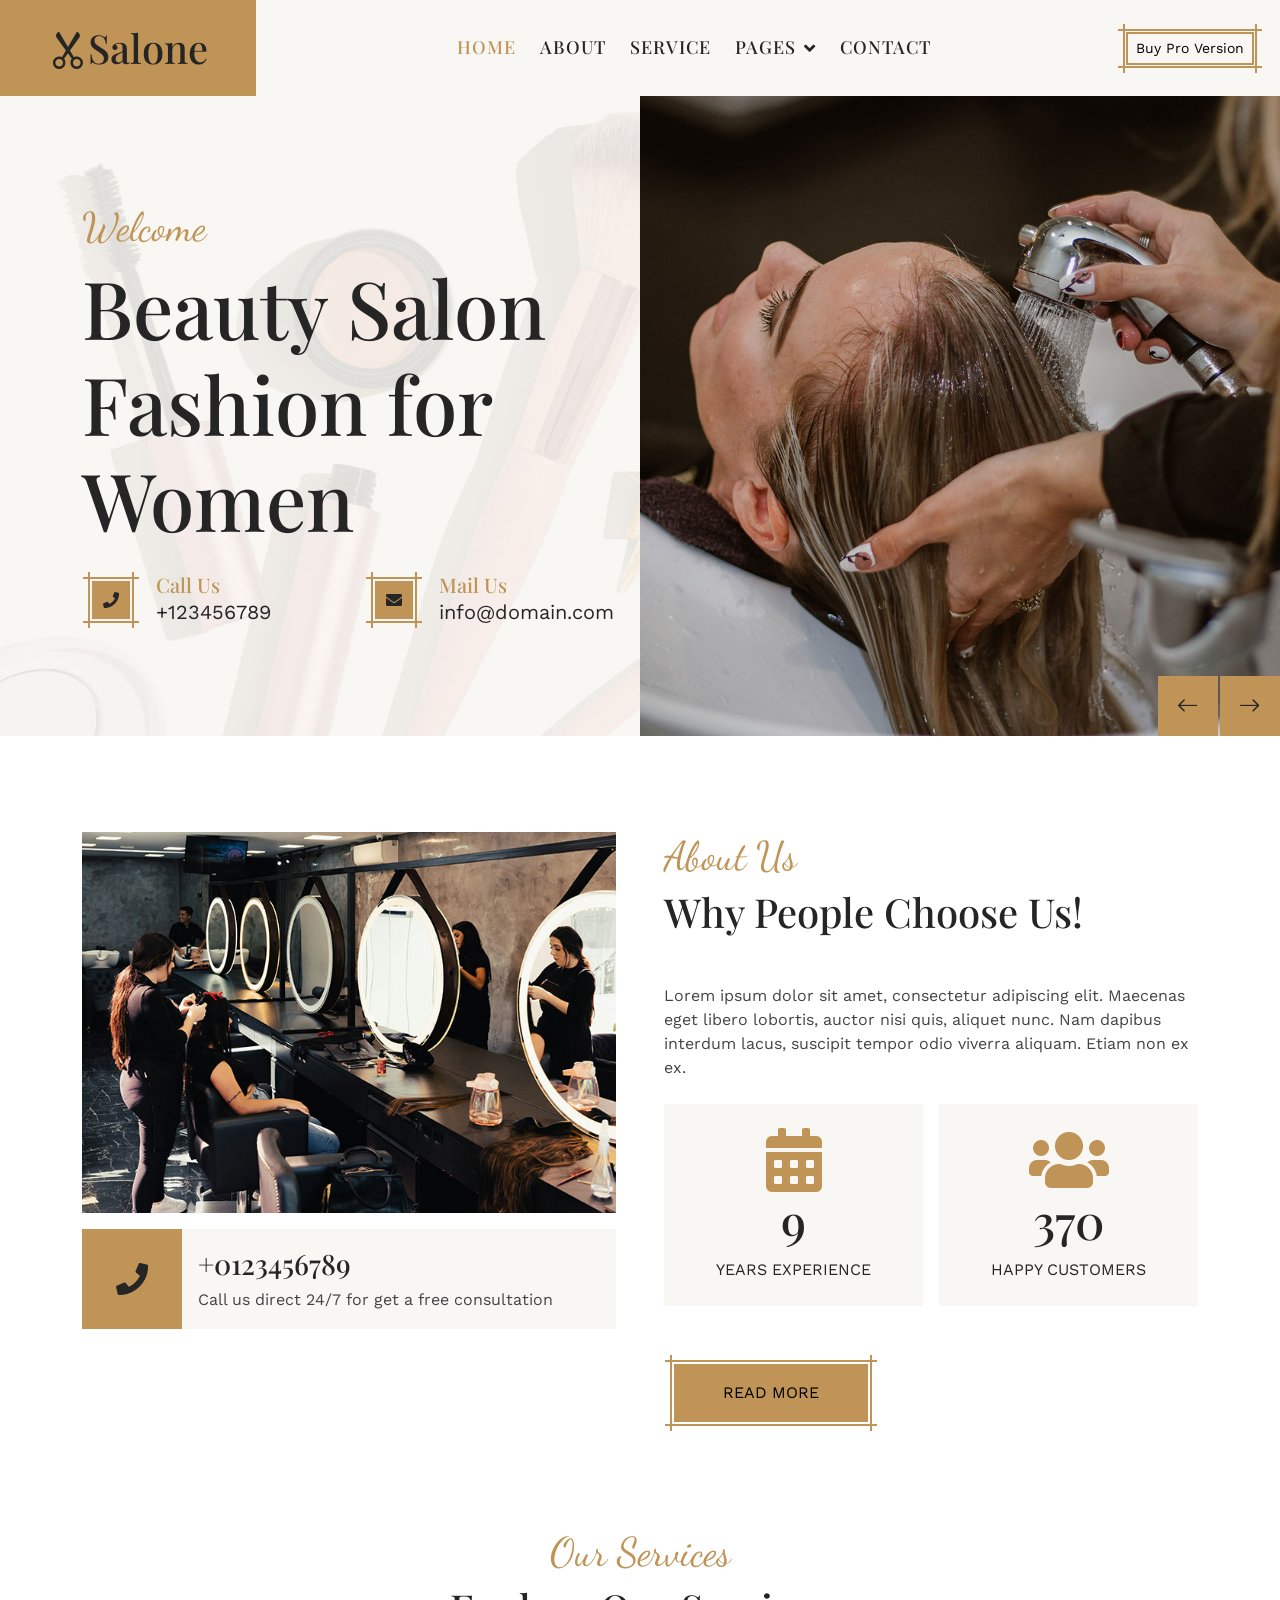
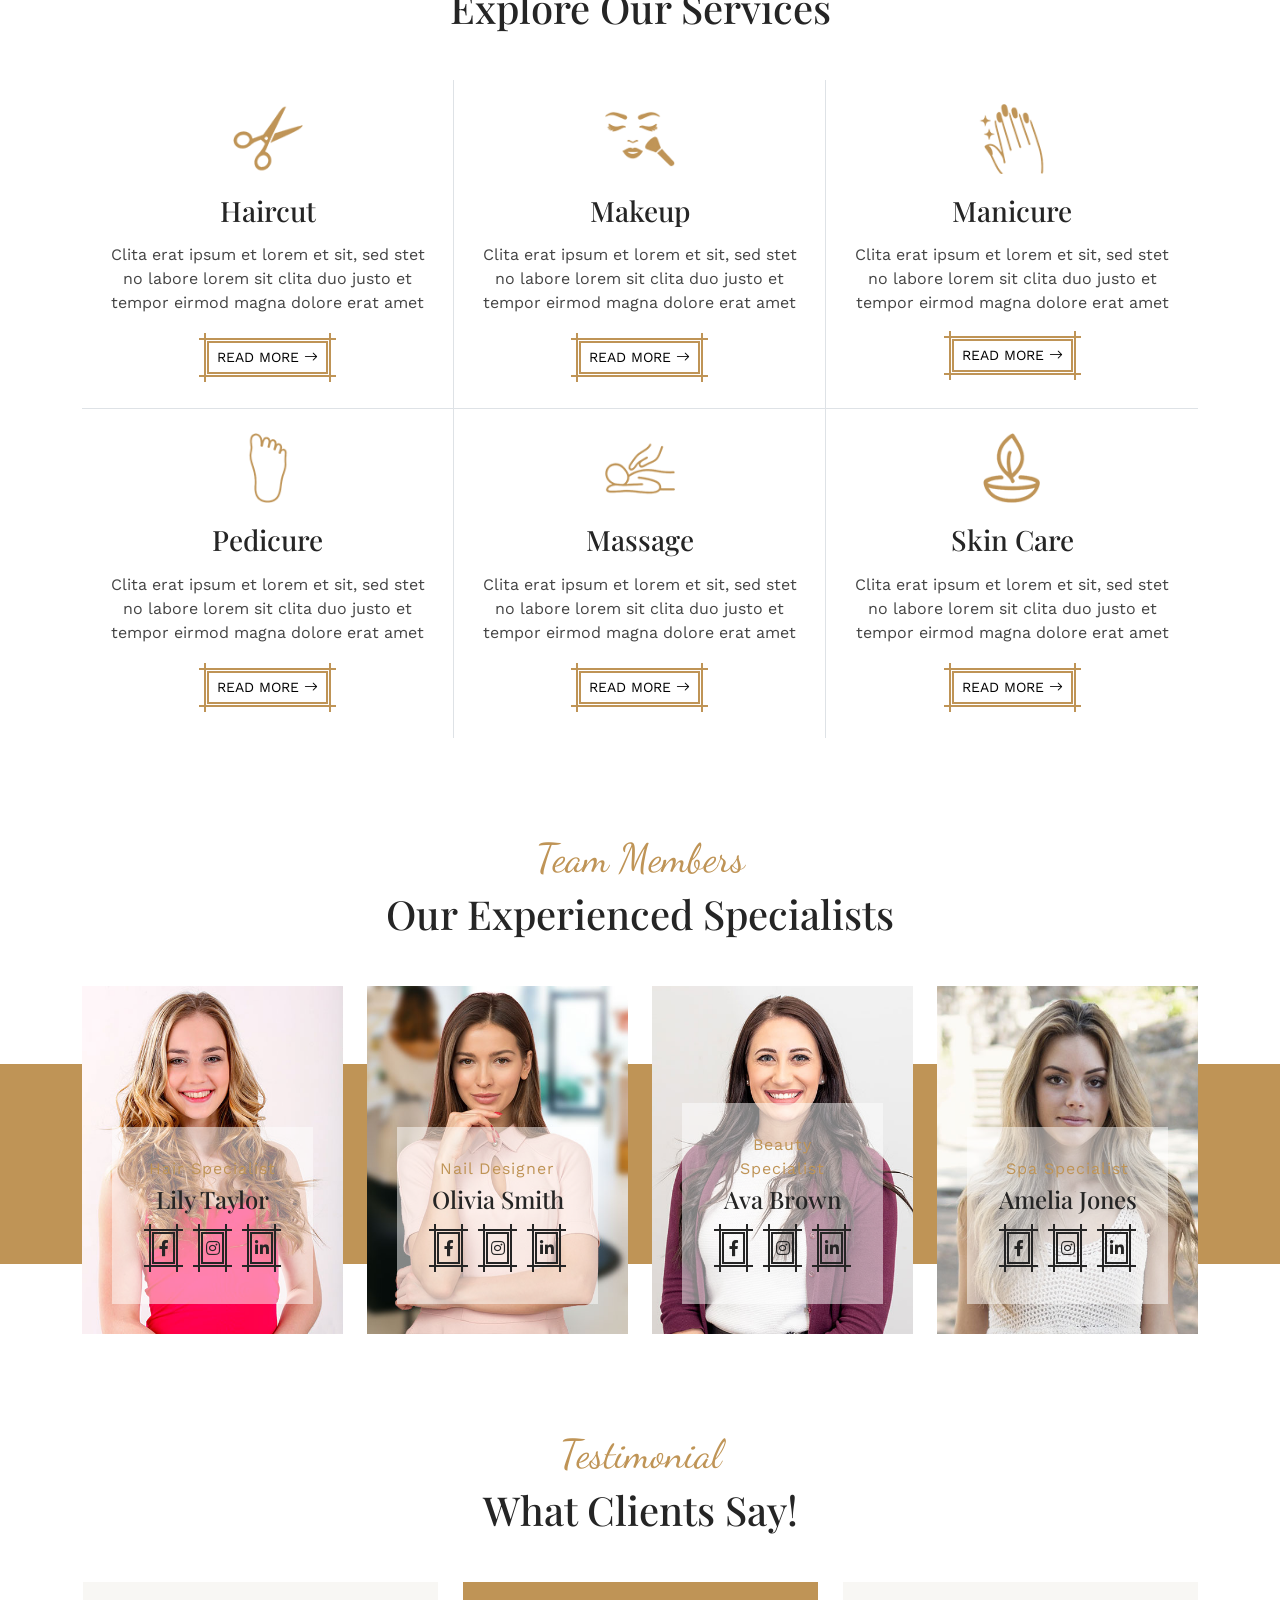
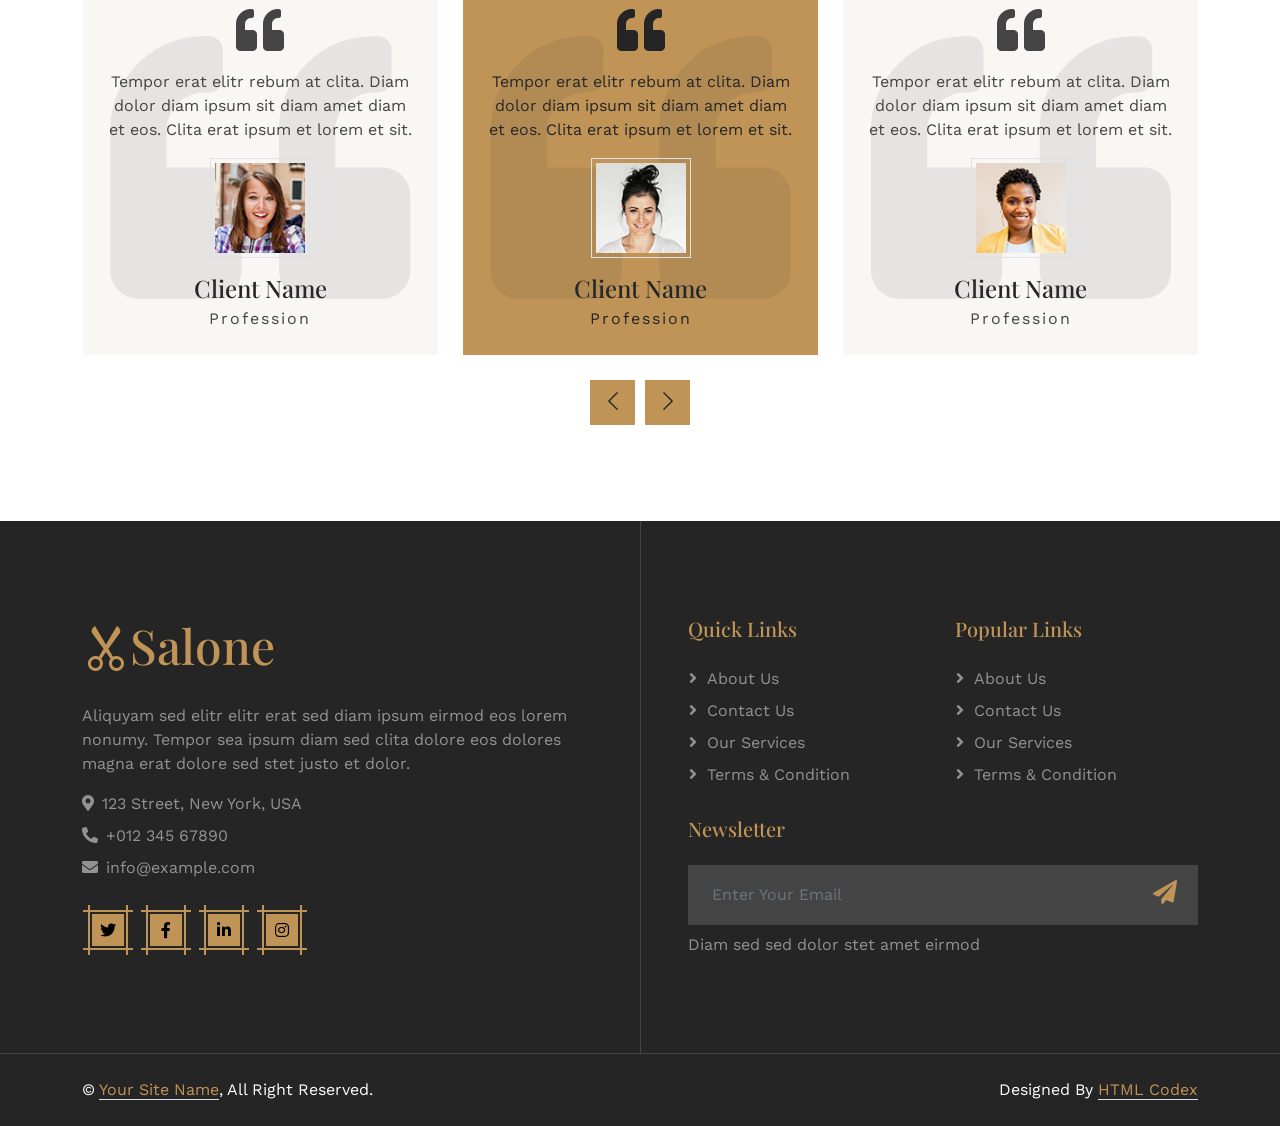
==== index.html @ 9417c116 "initial commit" ====
<!DOCTYPE html>
<html lang="en">

<head>
    <meta charset="utf-8">
    <title>Salone - Beauty Salon Website Template</title>
    <meta content="width=device-width, initial-scale=1.0" name="viewport">
    <meta content="" name="keywords">
    <meta content="" name="description">

    <!-- Favicon -->
    <link href="img/favicon.ico" rel="icon">

    <!-- Google Web Fonts -->
    <link rel="preconnect" href="https://fonts.googleapis.com">
    <link rel="preconnect" href="https://fonts.gstatic.com" crossorigin>
    <link
        href="https://fonts.googleapis.com/css2?family=Dancing+Script&family=Playfair+Display:wght@500&family=Work+Sans&display=swap"
        rel="stylesheet">

    <!-- Icon Font Stylesheet -->
    <link href="https://cdnjs.cloudflare.com/ajax/libs/font-awesome/5.10.0/css/all.min.css" rel="stylesheet">
    <link href="https://cdn.jsdelivr.net/npm/bootstrap-icons@1.4.1/font/bootstrap-icons.css" rel="stylesheet">

    <!-- Libraries Stylesheet -->
    <link href="lib/animate/animate.min.css" rel="stylesheet">
    <link href="lib/owlcarousel/assets/owl.carousel.min.css" rel="stylesheet">

    <!-- Customized Bootstrap Stylesheet -->
    <link href="css/bootstrap.min.css" rel="stylesheet">

    <!-- Template Stylesheet -->
    <link href="css/style.css" rel="stylesheet">
</head>

<body>
    <!-- Spinner Start -->
    <div id="spinner"
        class="show bg-white position-fixed translate-middle w-100 vh-100 top-50 start-50 d-flex align-items-center justify-content-center">
        <div class="spinner-grow text-primary" style="width: 3rem; height: 3rem;" role="status">
            <span class="sr-only">Loading...</span>
        </div>
    </div>
    <!-- Spinner End -->


    <!-- Navbar Start -->
    <div class="container-fluid bg-light sticky-top p-0">
        <nav class="navbar navbar-expand-lg navbar-light p-0">
            <a href="index.html" class="navbar-brand bg-primary py-4 px-5 me-0">
                <h1 class="mb-0"><i class="bi bi-scissors"></i>Salone</h1>
            </a>
            <button type="button" class="navbar-toggler me-4" data-bs-toggle="collapse"
                data-bs-target="#navbarCollapse">
                <span class="navbar-toggler-icon"></span>
            </button>
            <div class="collapse navbar-collapse p-3" id="navbarCollapse">
                <div class="navbar-nav mx-auto">
                    <a href="index.html" class="nav-item nav-link active">Home</a>
                    <a href="about.html" class="nav-item nav-link">About</a>
                    <a href="service.html" class="nav-item nav-link">Service</a>
                    <div class="nav-item dropdown">
                        <a href="#" class="nav-link dropdown-toggle" data-bs-toggle="dropdown">Pages</a>
                        <div class="dropdown-menu bg-light mt-2">
                            <a href="team.html" class="dropdown-item">Our Team</a>
                            <a href="testimonial.html" class="dropdown-item">Testimonial</a>
                            <a href="404.html" class="dropdown-item">404 Page</a>
                        </div>
                    </div>
                    <a href="contact.html" class="nav-item nav-link">Contact</a>
                </div>
                <a class="btn btn-sm btn-primary" href="https://htmlcodex.com/downloading/?item=3597">Buy Pro Version</a>
            </div>
        </nav>
    </div>
    <!-- Navbar End -->


    <!-- Hero Start -->
    <div class="container-fluid p-0 hero-header bg-light mb-5">
        <div class="container p-0">
            <div class="row g-0 align-items-center">
                <div class="col-lg-6 hero-header-text py-5">
                    <div class="py-5 px-3 ps-lg-0">
                        <h1 class="font-dancing-script text-primary animated slideInLeft">Welcome</h1>
                        <h1 class="display-1 mb-4 animated slideInLeft">Beauty Salon Fashion for Women</h1>
                        <div class="row g-4 animated slideInLeft">
                            <div class="col-md-6">
                                <div class="d-flex align-items-center">
                                    <div class="btn-square btn btn-primary flex-shrink-0">
                                        <i class="fa fa-phone text-dark"></i>
                                    </div>
                                    <div class="px-3">
                                        <h5 class="text-primary mb-0">Call Us</h5>
                                        <p class="fs-5 text-dark mb-0">+123456789</p>
                                    </div>
                                </div>
                            </div>
                            <div class="col-md-6">
                                <div class="d-flex align-items-center">
                                    <div class="btn-square btn btn-primary flex-shrink-0">
                                        <i class="fa fa-envelope text-dark"></i>
                                    </div>
                                    <div class="px-3">
                                        <h5 class="text-primary mb-0">Mail Us</h5>
                                        <p class="fs-5 text-dark mb-0">info@domain.com</p>
                                    </div>
                                </div>
                            </div>
                        </div>
                    </div>
                </div>
                <div class="col-lg-6">
                    <div class="owl-carousel header-carousel animated fadeIn">
                        <img class="img-fluid" src="img/hero-slider-1.jpg" alt="">
                        <img class="img-fluid" src="img/hero-slider-2.jpg" alt="">
                        <img class="img-fluid" src="img/hero-slider-3.jpg" alt="">
                    </div>
                </div>
            </div>
        </div>
    </div>
    <!-- Hero End -->


    <!-- About Start -->
    <div class="container-fluid py-5">
        <div class="container">
            <div class="row g-5">
                <div class="col-lg-6 wow fadeIn" data-wow-delay="0.2s">
                    <img class="img-fluid mb-3" src="img/about.jpg" alt="">
                    <div class="d-flex align-items-center bg-light">
                        <div class="btn-square flex-shrink-0 bg-primary" style="width: 100px; height: 100px;">
                            <i class="fa fa-phone fa-2x text-dark"></i>
                        </div>
                        <div class="px-3">
                            <h3>+0123456789</h3>
                            <span>Call us direct 24/7 for get a free consultation</span>
                        </div>
                    </div>
                </div>
                <div class="col-lg-6 wow fadeIn" data-wow-delay="0.5s">
                    <h1 class="font-dancing-script text-primary">About Us</h1>
                    <h1 class="mb-5">Why People Choose Us!</h1>
                    <p class="mb-4">Lorem ipsum dolor sit amet, consectetur adipiscing elit. Maecenas eget libero
                        lobortis, auctor nisi quis, aliquet nunc. Nam dapibus interdum lacus, suscipit tempor odio
                        viverra aliquam. Etiam non ex ex.</p>
                    <div class="row g-3 mb-5">
                        <div class="col-sm-6">
                            <div class="bg-light text-center p-4">
                                <i class="fas fa-calendar-alt fa-4x text-primary"></i>
                                <h1 class="display-5" data-toggle="counter-up">25</h1>
                                <p class="text-dark text-uppercase mb-0">Years experience</p>
                            </div>
                        </div>
                        <div class="col-sm-6">
                            <div class="bg-light text-center p-4">
                                <i class="fas fa-users fa-4x text-primary"></i>
                                <h1 class="display-5" data-toggle="counter-up">999</h1>
                                <p class="text-dark text-uppercase mb-0">Happy Customers</p>
                            </div>
                        </div>
                    </div>
                    <a class="btn btn-primary text-uppercase px-5 py-3" href="">Read More</a>
                </div>
            </div>
        </div>
    </div>
    <!-- About End -->


    <!-- Service Start -->
    <div class="container-fluid service py-5">
        <div class="container">
            <div class="text-center wow fadeIn" data-wow-delay="0.1s">
                <h1 class="font-dancing-script text-primary">Our Services</h1>
                <h1 class="mb-5">Explore Our Services</h1>
            </div>
            <div class="row g-4 g-md-0 text-center">
                <div class="col-md-6 col-lg-4">
                    <div class="service-item h-100 p-4 border-bottom border-end wow fadeIn" data-wow-delay="0.1s">
                        <img class="img-fluid" src="img/haircut.png" alt="">
                        <h3 class="mb-3">Haircut</h3>
                        <p class="mb-3">Clita erat ipsum et lorem et sit, sed stet no labore lorem sit clita duo justo
                            et tempor eirmod magna dolore erat amet</p>
                        <a class="btn btn-sm btn-primary text-uppercase" href="">Read More <i
                                class="bi bi-arrow-right"></i></a>
                    </div>
                </div>
                <div class="col-md-6 col-lg-4">
                    <div class="service-item h-100 p-4 border-bottom border-lg-end wow fadeIn" data-wow-delay="0.3s">
                        <img class="img-fluid" src="img/makeup.png" alt="">
                        <h3 class="mb-3">Makeup</h3>
                        <p class="mb-3">Clita erat ipsum et lorem et sit, sed stet no labore lorem sit clita duo justo
                            et tempor eirmod magna dolore erat amet</p>
                        <a class="btn btn-sm btn-primary text-uppercase" href="">Read More <i
                                class="bi bi-arrow-right"></i></a>
                    </div>
                </div>
                <div class="col-md-6 col-lg-4">
                    <div class="service-item h-100 p-4 border-bottom border-end border-lg-end-0 wow fadeIn"
                        data-wow-delay="0.5s">
                        <img class="img-fluid" src="img/manicure.png" alt="">
                        <h3 class="mb-3">Manicure</h3>
                        <p class="mb-3">Clita erat ipsum et lorem et sit, sed stet no labore lorem sit clita duo justo
                            et tempor eirmod magna dolore erat amet</p>
                        <a class="btn btn-sm btn-primary text-uppercase my-2" href="">Read More <i
                                class="bi bi-arrow-right"></i></a>
                    </div>
                </div>
                <div class="col-md-6 col-lg-4">
                    <div class="service-item h-100 p-4 border-bottom border-lg-bottom-0 border-lg-end wow fadeIn"
                        data-wow-delay="0.1s">
                        <img class="img-fluid" src="img/pedicure.png" alt="">
                        <h3 class="mb-3">Pedicure</h3>
                        <p class="mb-3">Clita erat ipsum et lorem et sit, sed stet no labore lorem sit clita duo justo
                            et tempor eirmod magna dolore erat amet</p>
                        <a class="btn btn-sm btn-primary text-uppercase" href="">Read More <i
                                class="bi bi-arrow-right"></i></a>
                    </div>
                </div>
                <div class="col-md-6 col-lg-4">
                    <div class="service-item h-100 p-4 border-end wow fadeIn" data-wow-delay="0.3s">
                        <img class="img-fluid" src="img/massage.png" alt="">
                        <h3 class="mb-3">Massage</h3>
                        <p class="mb-3">Clita erat ipsum et lorem et sit, sed stet no labore lorem sit clita duo justo
                            et tempor eirmod magna dolore erat amet</p>
                        <a class="btn btn-sm btn-primary text-uppercase" href="">Read More <i
                                class="bi bi-arrow-right"></i></a>
                    </div>
                </div>
                <div class="col-md-6 col-lg-4">
                    <div class="service-item h-100 p-4 wow fadeIn" data-wow-delay="0.5s">
                        <img class="img-fluid" src="img/skin-care.png" alt="">
                        <h3 class="mb-3">Skin Care</h3>
                        <p class="mb-3">Clita erat ipsum et lorem et sit, sed stet no labore lorem sit clita duo justo
                            et tempor eirmod magna dolore erat amet</p>
                        <a class="btn btn-sm btn-primary text-uppercase" href="">Read More <i
                                class="bi bi-arrow-right"></i></a>
                    </div>
                </div>
            </div>
        </div>
    </div>
    <!-- Service End -->


    <!-- Team Start -->
    <div class="container-fluid overflow-hidden py-5">
        <div class="container">
            <div class="text-center wow fadeIn" data-wow-delay="0.2s">
                <h1 class="font-dancing-script text-primary">Team Members</h1>
                <h1 class="mb-5">Our Experienced Specialists</h1>
            </div>
            <div class="row g-4 team">
                <div class="col-md-6 col-lg-3 wow fadeIn" data-wow-delay="0.1s">
                    <div class="team-item position-relative overflow-hidden">
                        <img class="img-fluid w-100" src="img/team-1.jpg" alt="">
                        <div class="team-overlay">
                            <p class="text-primary mb-1">Hair Specialist</p>
                            <h4>Lily Taylor</h4>
                            <div class="d-flex justify-content-center">
                                <a class="btn btn-dark btn-sm-square border-2 me-3" href="">
                                    <i class="fab fa-facebook-f"></i>
                                </a>
                                <a class="btn btn-dark btn-sm-square border-2 me-3" href="">
                                    <i class="fab fa-instagram"></i>
                                </a>
                                <a class="btn btn-dark btn-sm-square border-2" href="">
                                    <i class="fab fa-linkedin-in"></i>
                                </a>
                            </div>
                        </div>
                    </div>
                </div>
                <div class="col-md-6 col-lg-3 wow fadeIn" data-wow-delay="0.3s">
                    <div class="team-item position-relative overflow-hidden">
                        <img class="img-fluid w-100" src="img/team-2.jpg" alt="">
                        <div class="team-overlay">
                            <p class="text-primary mb-1">Nail Designer</p>
                            <h4>Olivia Smith</h4>
                            <div class="d-flex justify-content-center">
                                <a class="btn btn-dark btn-sm-square border-2 me-3" href="">
                                    <i class="fab fa-facebook-f"></i>
                                </a>
                                <a class="btn btn-dark btn-sm-square border-2 me-3" href="">
                                    <i class="fab fa-instagram"></i>
                                </a>
                                <a class="btn btn-dark btn-sm-square border-2" href="">
                                    <i class="fab fa-linkedin-in"></i>
                                </a>
                            </div>
                        </div>
                    </div>
                </div>
                <div class="col-md-6 col-lg-3 wow fadeIn" data-wow-delay="0.5s">
                    <div class="team-item position-relative overflow-hidden">
                        <img class="img-fluid w-100" src="img/team-3.jpg" alt="">
                        <div class="team-overlay">
                            <p class="text-primary mb-1">Beauty Specialist</p>
                            <h4>Ava Brown</h4>
                            <div class="d-flex justify-content-center">
                                <a class="btn btn-dark btn-sm-square border-2 me-3" href="">
                                    <i class="fab fa-facebook-f"></i>
                                </a>
                                <a class="btn btn-dark btn-sm-square border-2 me-3" href="">
                                    <i class="fab fa-instagram"></i>
                                </a>
                                <a class="btn btn-dark btn-sm-square border-2" href="">
                                    <i class="fab fa-linkedin-in"></i>
                                </a>
                            </div>
                        </div>
                    </div>
                </div>
                <div class="col-md-6 col-lg-3 wow fadeIn" data-wow-delay="0.7s">
                    <div class="team-item position-relative overflow-hidden">
                        <img class="img-fluid w-100" src="img/team-4.jpg" alt="">
                        <div class="team-overlay">
                            <p class="text-primary mb-1">Spa Specialist</p>
                            <h4>Amelia Jones</h4>
                            <div class="d-flex justify-content-center">
                                <a class="btn btn-dark btn-sm-square border-2 me-3" href="">
                                    <i class="fab fa-facebook-f"></i>
                                </a>
                                <a class="btn btn-dark btn-sm-square border-2 me-3" href="">
                                    <i class="fab fa-instagram"></i>
                                </a>
                                <a class="btn btn-dark btn-sm-square border-2" href="">
                                    <i class="fab fa-linkedin-in"></i>
                                </a>
                            </div>
                        </div>
                    </div>
                </div>
            </div>
        </div>
    </div>
    <!-- Team End -->


    <!-- Testimonial Start -->
    <div class="container-fluid py-5">
        <div class="container">
            <div class="text-center wow fadeIn" data-wow-delay="0.2s">
                <h1 class="font-dancing-script text-primary">Testimonial</h1>
                <h1 class="mb-5">What Clients Say!</h1>
            </div>
            <div class="owl-carousel testimonial-carousel wow fadeIn" data-wow-delay="0.3s">
                <div class="text-center bg-light p-4">
                    <i class="fa fa-quote-left fa-3x mb-3"></i>
                    <p>Tempor erat elitr rebum at clita. Diam dolor diam ipsum sit diam amet diam et eos. Clita erat ipsum et lorem et sit.</p>
                    <img class="img-fluid mx-auto border p-1 mb-3" src="img/testimonial-1.jpg" alt="">
                    <h4 class="mb-1">Client Name</h4>
                    <span>Profession</span>
                </div>
                <div class="text-center bg-light p-4">
                    <i class="fa fa-quote-left fa-3x mb-3"></i>
                    <p>Tempor erat elitr rebum at clita. Diam dolor diam ipsum sit diam amet diam et eos. Clita erat ipsum et lorem et sit.</p>
                    <img class="img-fluid mx-auto border p-1 mb-3" src="img/testimonial-2.jpg" alt="">
                    <h4 class="mb-1">Client Name</h4>
                    <span>Profession</span>
                </div>
                <div class="text-center bg-light p-4">
                    <i class="fa fa-quote-left fa-3x mb-3"></i>
                    <p>Tempor erat elitr rebum at clita. Diam dolor diam ipsum sit diam amet diam et eos. Clita erat ipsum et lorem et sit.</p>
                    <img class="img-fluid mx-auto border p-1 mb-3" src="img/testimonial-3.jpg" alt="">
                    <h4 class="mb-1">Client Name</h4>
                    <span>Profession</span>
                </div>
                <div class="text-center bg-light p-4">
                    <i class="fa fa-quote-left fa-3x mb-3"></i>
                    <p>Tempor erat elitr rebum at clita. Diam dolor diam ipsum sit diam amet diam et eos. Clita erat ipsum et lorem et sit.</p>
                    <img class="img-fluid mx-auto border p-1 mb-3" src="img/testimonial-4.jpg" alt="">
                    <h4 class="mb-1">Client Name</h4>
                    <span>Profession</span>
                </div>
            </div>
        </div>
    </div>
    <!-- Testimonial End -->


    <!-- Footer Start -->
    <div class="container-fluid footer position-relative bg-dark text-white-50 py-5 mt-5 wow fadeIn" data-wow-delay="0.2s">
        <div class="container py-5">
            <div class="row g-5">
                <div class="col-lg-6 pe-lg-5">
                    <a href="index.html" class="navbar-brand">
                        <h1 class="display-5 text-primary mb-0"><i class="bi bi-scissors"></i>Salone</h1>
                    </a>
                    <p>Aliquyam sed elitr elitr erat sed diam ipsum eirmod eos lorem nonumy. Tempor sea ipsum diam  sed clita dolore eos dolores magna erat dolore sed stet justo et dolor.</p>
                    <p class="mb-2"><i class="fa fa-map-marker-alt me-2"></i>123 Street, New York, USA</p>
                    <p class="mb-2"><i class="fa fa-phone-alt me-2"></i>+012 345 67890</p>
                    <p><i class="fa fa-envelope me-2"></i>info@example.com</p>
                    <div class="d-flex justify-content-start mt-4">
                        <a class="btn btn-sm-square btn-primary me-3" href="#"><i class="fab fa-twitter"></i></a>
                        <a class="btn btn-sm-square btn-primary me-3" href="#"><i class="fab fa-facebook-f"></i></a>
                        <a class="btn btn-sm-square btn-primary me-3" href="#"><i class="fab fa-linkedin-in"></i></a>
                        <a class="btn btn-sm-square btn-primary me-3" href="#"><i class="fab fa-instagram"></i></a>
                    </div>
                </div>
                <div class="col-lg-6 ps-lg-5">
                    <div class="row g-4">
                        <div class="col-sm-6">
                            <h5 class="text-primary mb-4">Quick Links</h5>
                            <a class="btn btn-link" href="">About Us</a>
                            <a class="btn btn-link" href="">Contact Us</a>
                            <a class="btn btn-link" href="">Our Services</a>
                            <a class="btn btn-link" href="">Terms & Condition</a>
                        </div>
                        <div class="col-sm-6">
                            <h5 class="text-primary mb-4">Popular Links</h5>
                            <a class="btn btn-link" href="">About Us</a>
                            <a class="btn btn-link" href="">Contact Us</a>
                            <a class="btn btn-link" href="">Our Services</a>
                            <a class="btn btn-link" href="">Terms & Condition</a>
                        </div>
                        <div class="col-sm-12">
                            <h5 class="text-primary mb-4">Newsletter</h5>
                            <div class="position-relative w-100 mb-2">
                                <input class="form-control bg-secondary border-0 w-100 ps-4 pe-5" type="text"
                                    placeholder="Enter Your Email" style="height: 60px;">
                                <button type="button" class="btn shadow-none position-absolute top-0 end-0 mt-2 me-2"><i
                                        class="fa fa-paper-plane text-primary fs-4"></i></button>
                            </div>
                            <p class="mb-0">Diam sed sed dolor stet amet eirmod</p>
                        </div>
                    </div>
                </div>
            </div>
        </div>
    </div>
    <!-- Footer End -->


    <!-- Copyright Start -->
    <div class="container-fluid bg-dark text-white border-top border-secondary py-4 wow fadeIn" data-wow-delay="0.1s">
        <div class="container">
            <div class="row">
                <div class="col-md-6 text-center text-md-start mb-3 mb-md-0">
                    &copy; <a class="border-bottom" href="#">Your Site Name</a>, All Right Reserved.
                </div>
                <div class="col-md-6 text-center text-md-end">

                    <!--/*** The author’s attribution link must remain intact in the template. ***/-->
                    <!--/*** If you wish to remove this credit link, please purchase the Pro Version . ***/-->
                    Designed By <a class="border-bottom" href="https://htmlcodex.com">HTML Codex</a>
                </div>
            </div>
        </div>
    </div>
    <!-- Copyright End -->


    <!-- Back to Top -->
    <a href="#" class="btn btn-lg btn-primary btn-lg-square back-to-top"><i class="bi bi-arrow-up"></i></a>


    <!-- JavaScript Libraries -->
    <script src="https://ajax.googleapis.com/ajax/libs/jquery/3.6.1/jquery.min.js"></script>
    <script src="https://cdn.jsdelivr.net/npm/bootstrap@5.0.0/dist/js/bootstrap.bundle.min.js"></script>
    <script src="lib/wow/wow.min.js"></script>
    <script src="lib/easing/easing.min.js"></script>
    <script src="lib/waypoints/waypoints.min.js"></script>
    <script src="lib/counterup/counterup.min.js"></script>
    <script src="lib/owlcarousel/owl.carousel.min.js"></script>

    <!-- Template Javascript -->
    <script src="js/main.js"></script>
</body>

</html>
---- css/style.css ----
/********** Template CSS **********/

/*** Spinner ***/
#spinner {
    opacity: 0;
    visibility: hidden;
    transition: opacity .5s ease-out, visibility 0s linear .5s;
    z-index: 99999;
}

#spinner.show {
    transition: opacity .5s ease-out, visibility 0s linear 0s;
    visibility: visible;
    opacity: 1;
}

.back-to-top {
    position: fixed !important;
    display: none;
    right: 45px;
    bottom: 45px;
    z-index: 99;
}

/*** Fonts ***/
.font-work-sans {
  font-family: "Work Sans", sans-serif;
  font-optical-sizing: auto;
  font-weight: 400;
  font-style: normal;
}

.font-playfair-display {
  font-family: "Playfair Display", serif;
  font-optical-sizing: auto;
  font-weight: 400;
  font-style: normal;
}

.font-dancing-script {
    font-family: "Dancing Script", cursive;
    font-optical-sizing: auto;
    font-weight: 400;
    font-style: normal;
}


/*** Button ***/
.btn {
    position: relative;
    transition: .5s;
}

.btn-square {
    width: 38px;
    height: 38px;
}

.btn-sm-square {
    width: 32px;
    height: 32px;
}

.btn-lg-square {
    width: 48px;
    height: 48px;
}

.btn-square,
.btn-sm-square,
.btn-lg-square {
    padding: 0;
    display: flex;
    align-items: center;
    justify-content: center;
    font-weight: normal;
}

.btn-dark,
.btn-primary {
    margin: 10px;
}

.btn-primary::before,
.btn-primary::after {
    position: absolute;
    content: "";
    width: calc(100% + 10px);
    height: calc(100% + 10px);
    top: -5px;
    left: -5px;
}

.btn-primary::before {
    top: -10px;
    height: calc(100% + 20px);
    border-left: 2px solid var(--bs-primary);
    border-right: 2px solid var(--bs-primary);
}

.btn-primary::after {
    left: -10px;
    width: calc(100% + 20px);
    border-top: 2px solid var(--bs-primary);
    border-bottom: 2px solid var(--bs-primary);
}

.btn-dark::before,
.btn-dark::after {
    position: absolute;
    content: "";
    width: calc(100% + 10px);
    height: calc(100% + 10px);
    top: -5px;
    left: -5px;
}

.btn-dark::before {
    top: -10px;
    height: calc(100% + 20px);
    border-left: 2px solid var(--bs-dark);
    border-right: 2px solid var(--bs-dark);
}

.btn-dark::after {
    left: -10px;
    width: calc(100% + 20px);
    border-top: 2px solid var(--bs-dark);
    border-bottom: 2px solid var(--bs-dark);
}


/*** Navbar ***/
.sticky-top {
    top: -150px;
    transition: .5s;
}

.navbar .navbar-nav .nav-link {
    margin: 0 12px;
    padding: 0;
    outline: none;
    font-family: "Playfair Display", serif;
    font-size: 18px;
    font-weight: 500;
    text-transform: uppercase;
    letter-spacing: 1px;
    color: var(--bs-dark);
}

.navbar .navbar-nav .nav-link:hover,
.navbar .navbar-nav .nav-link.active {
    color: var(--bs-primary)
}

.navbar .dropdown-toggle::after {
    border: none;
    content: "\f107";
    font-family: "Font Awesome 5 Free";
    font-weight: 900;
    vertical-align: middle;
    margin-left: 8px;
}

.navbar .dropdown-menu .dropdown-item:hover,
.navbar .dropdown-menu .dropdown-item.active {
    color: var(--bs-white);
    background: var(--bs-primary);
}

@media (max-width: 991.98px) {
    .navbar .navbar-nav .nav-link  {
        margin-left: 0;
        padding: 10px 0;
    }
}

@media (min-width: 992px) {
    .navbar .nav-item .dropdown-menu {
        display: block;
        border: none;
        margin-top: 0;
        top: 150%;
        opacity: 0;
        visibility: hidden;
        transition: .5s;
    }

    .navbar .nav-item:hover .dropdown-menu {
        top: 100%;
        visibility: visible;
        transition: .5s;
        opacity: 1;
    }
}

.navbar .btn-primary {
    border-width: 2px;
    background: var(--bs-light);
}

.navbar .btn-primary:hover {
    background: var(--bs-primary);
}


/*** Hero Header ***/
.hero-header {
    background: url(../img/hero-bg.jpg) top left no-repeat;
    background-size: cover;
}

@media (min-width: 992px) {
    .hero-header .container {
        max-width: 100% !important;
    }

    .hero-header .hero-header-text  {
        padding-left: calc(((100% - 960px) / 2) + .75rem);
    }
}

@media (min-width: 1200px) {
    .hero-header .hero-header-text  {
        padding-left: calc(((100% - 1140px) / 2) + .75rem);
    }
}

@media (min-width: 1400px) {
    .hero-header .hero-header-text  {
        padding-left: calc(((100% - 1320px) / 2) + .75rem);
    }
}

.header-carousel .owl-nav {
    position: absolute;
    right: 0;
    bottom: 0;
    text-align: center;
    display: flex;
    justify-content: center;
}

.header-carousel .owl-nav .owl-prev,
.header-carousel .owl-nav .owl-next{
    position: relative;
    margin-left: 2px;
    width: 60px;
    height: 60px;
    display: flex;
    align-items: center;
    justify-content: center;
    color: var(--bs-dark);
    background: var(--bs-primary);
    font-size: 22px;
    transition: .5s;
}

.header-carousel .owl-nav .owl-prev:hover,
.header-carousel .owl-nav .owl-next:hover {
    color: var(--bs-white);
}

.page-header {
    background: url(../img/page-header.jpg) center center no-repeat;
    background-size: contain;
}


/*** Service ***/
@media (max-width: 768px) {
    .service .service-item {
        border: none !important;
        box-shadow: 0 0 45px rgba(0, 0, 0, .05);
    }
}

@media (min-width: 992px) {
    .service .service-item.border-lg-end {
        border-right: 1px solid #dee2e6;
    }

    .service .service-item.border-lg-end-0 {
        border-right: none !important;
    }

    .service .service-item.border-lg-bottom-0 {
        border-bottom: none !important;
    }
}

.service .service-item .btn-primary {
    border-width: 2px;
    background: var(--bs-white);
}

.service .service-item .btn-primary:hover {
    background: var(--bs-primary);
}

.service .service-item img {
    width: 70px;
    margin-bottom: 20px;
}


/*** Team ***/
.team {
    position: relative;
}

.team::before {
    position: absolute;
    content: "";
    width: 200%;
    height: 200px;
    top: 50%;
    left: -50%;
    transform: translateY(-50%);
    margin-top: 1rem;
    background: var(--bs-primary);
}

.team-item img {
    transition: .5s;
}
  
.team-item:hover img {
    transform: scale(1.2);
}
  
.team-overlay {
    position: absolute;
    padding: 30px;
    right: 30px;
    bottom: 30px;
    left: 30px;
    text-align: center;
    background: rgba(255, 255, 255, .5);
    transition: .5s;
    z-index: 1;
}

.team-item:hover .team-overlay {
    background: rgba(255, 255, 255, .9);
}

.team-overlay p {
    letter-spacing: 1px;
}

.team-overlay .btn-dark {
    border-width: 2px;
    color: var(--bs-dark);
    background: transparent;
}

.team-overlay .btn-dark:hover {
    color: var(--bs-white);
    background: var(--bs-dark);
}


/*** Testimonial ***/
.testimonial-carousel .owl-item {
    position: relative;
}

.testimonial-carousel .owl-item::before {
    position: absolute;
    content: "\f10d";
    font-family: "Font Awesome 5 Free";
    font-weight: 900;
    font-size: 300px;
    top: 50%;
    left: 50%;
    transform: translate(-50%, -50%);
    opacity: .1;
}

.testimonial-carousel .owl-item img {
    position: relative;
    width: 100px;
    height: 100px;
    z-index: 1;
}

.testimonial-carousel .owl-item,
.testimonial-carousel .owl-item * {
    transition: .5s;
}

.testimonial-carousel .owl-item span {
    letter-spacing: 2px;
}

.testimonial-carousel .owl-item.center .bg-light {
    background: var(--bs-primary) !important;
}

.testimonial-carousel .owl-item.center .bg-light * {
    color: var(--bs-dark) !important;
}

.testimonial-carousel .owl-nav {
    margin-top: 25px;
    display: flex;
    justify-content: center;
}

.testimonial-carousel .owl-nav .owl-prev,
.testimonial-carousel .owl-nav .owl-next {
    margin: 0 5px;
    width: 45px;
    height: 45px;
    display: flex;
    align-items: center;
    justify-content: center;
    font-size: 22px;
    color: var(--bs-dark);
    background: var(--bs-primary);
    transition: .5s;
}

.testimonial-carousel .owl-nav .owl-prev:hover,
.testimonial-carousel .owl-nav .owl-next:hover {
    color: var(--bs-white);
    background: var(--bs-dark);
}


/*** Footer ***/
@media (min-width: 992px) {
    .footer::after {
        position: absolute;
        content: "";
        width: 1px;
        height: 100%;
        top: 0;
        left: 50%;
        background: var(--bs-secondary);
    }
}

.footer .btn.btn-link {
    display: block;
    margin-bottom: 5px;
    padding: 0;
    text-align: left;
    color: rgba(255, 255, 255, .5);
    font-weight: normal;
    text-transform: capitalize;
    transition: .3s;
}

.footer .btn.btn-link:hover {
    color: var(--bs-primary);
    letter-spacing: 1px;
    box-shadow: none;
}

.footer .btn.btn-link::before {
    position: relative;
    content: "\f105";
    font-family: "Font Awesome 5 Free";
    font-weight: 900;
    color: rgba(255, 255, 255, .5);
    margin-right: 10px;
}
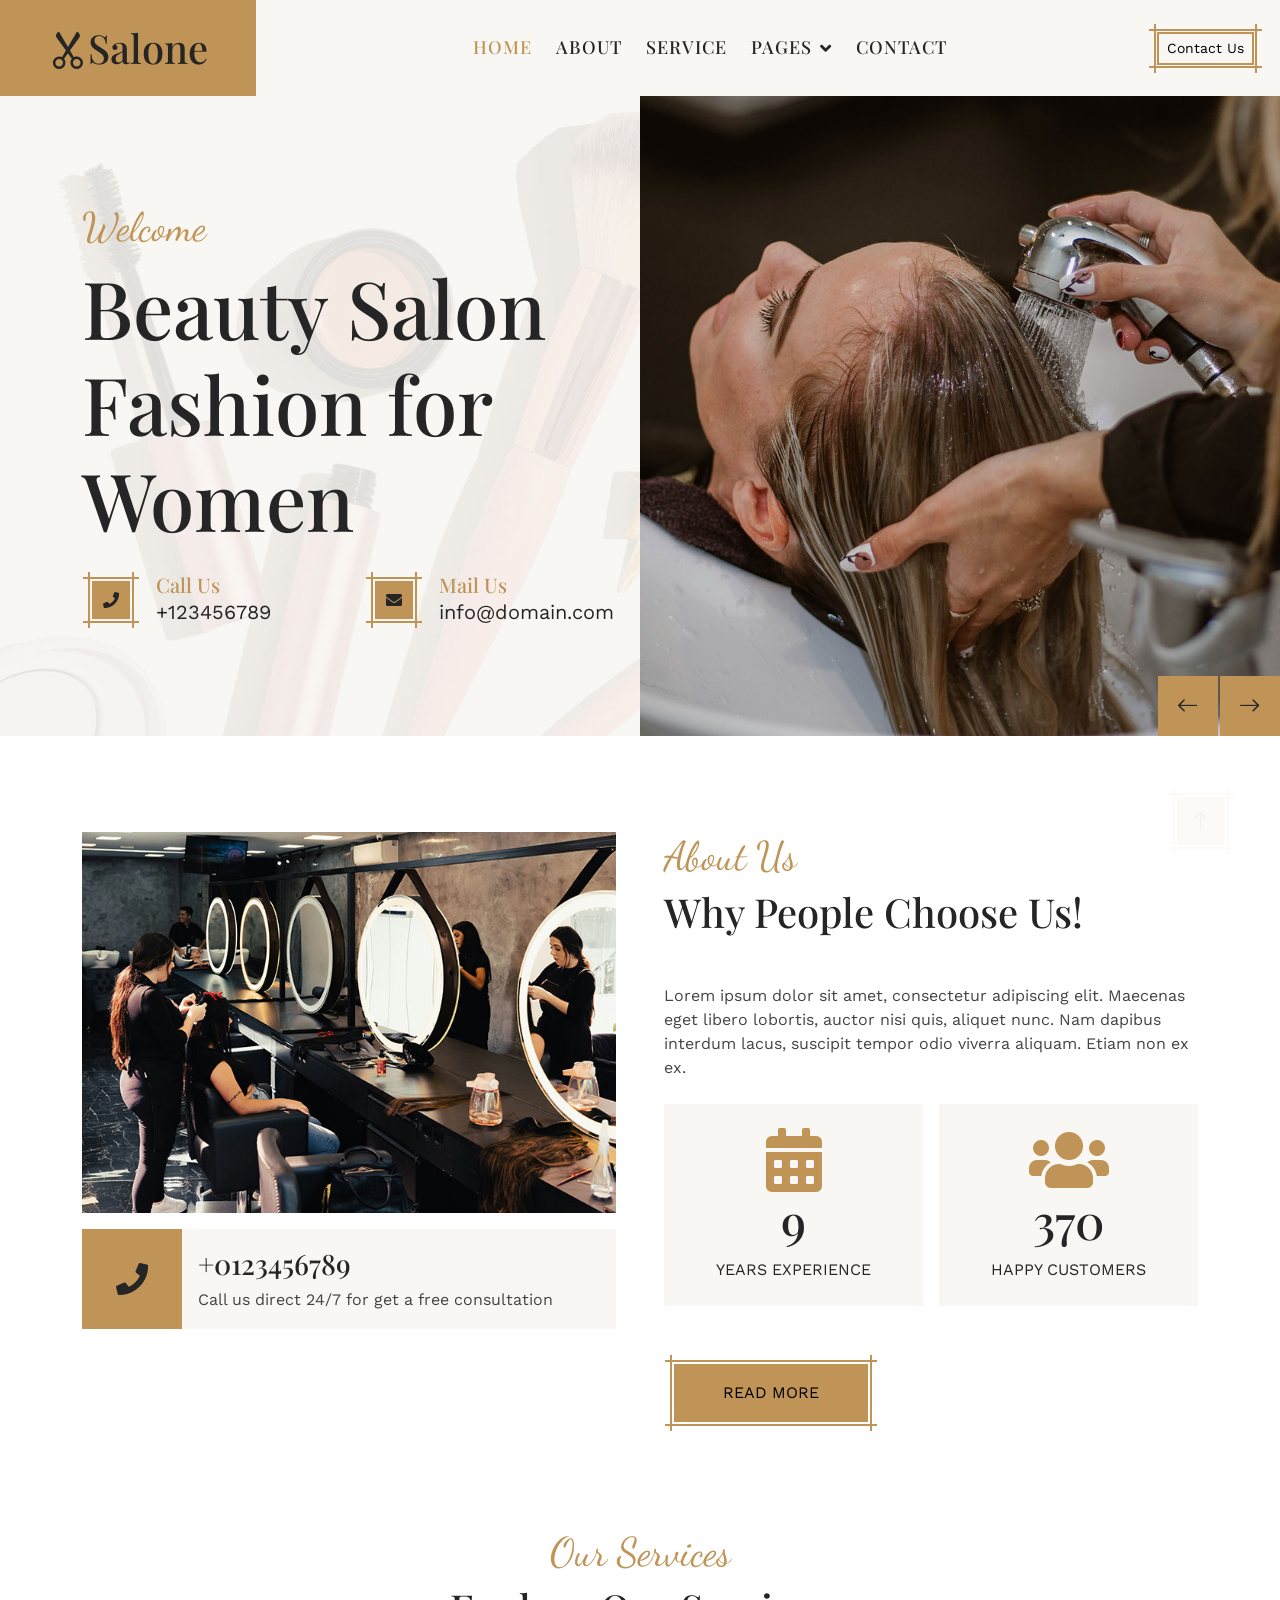
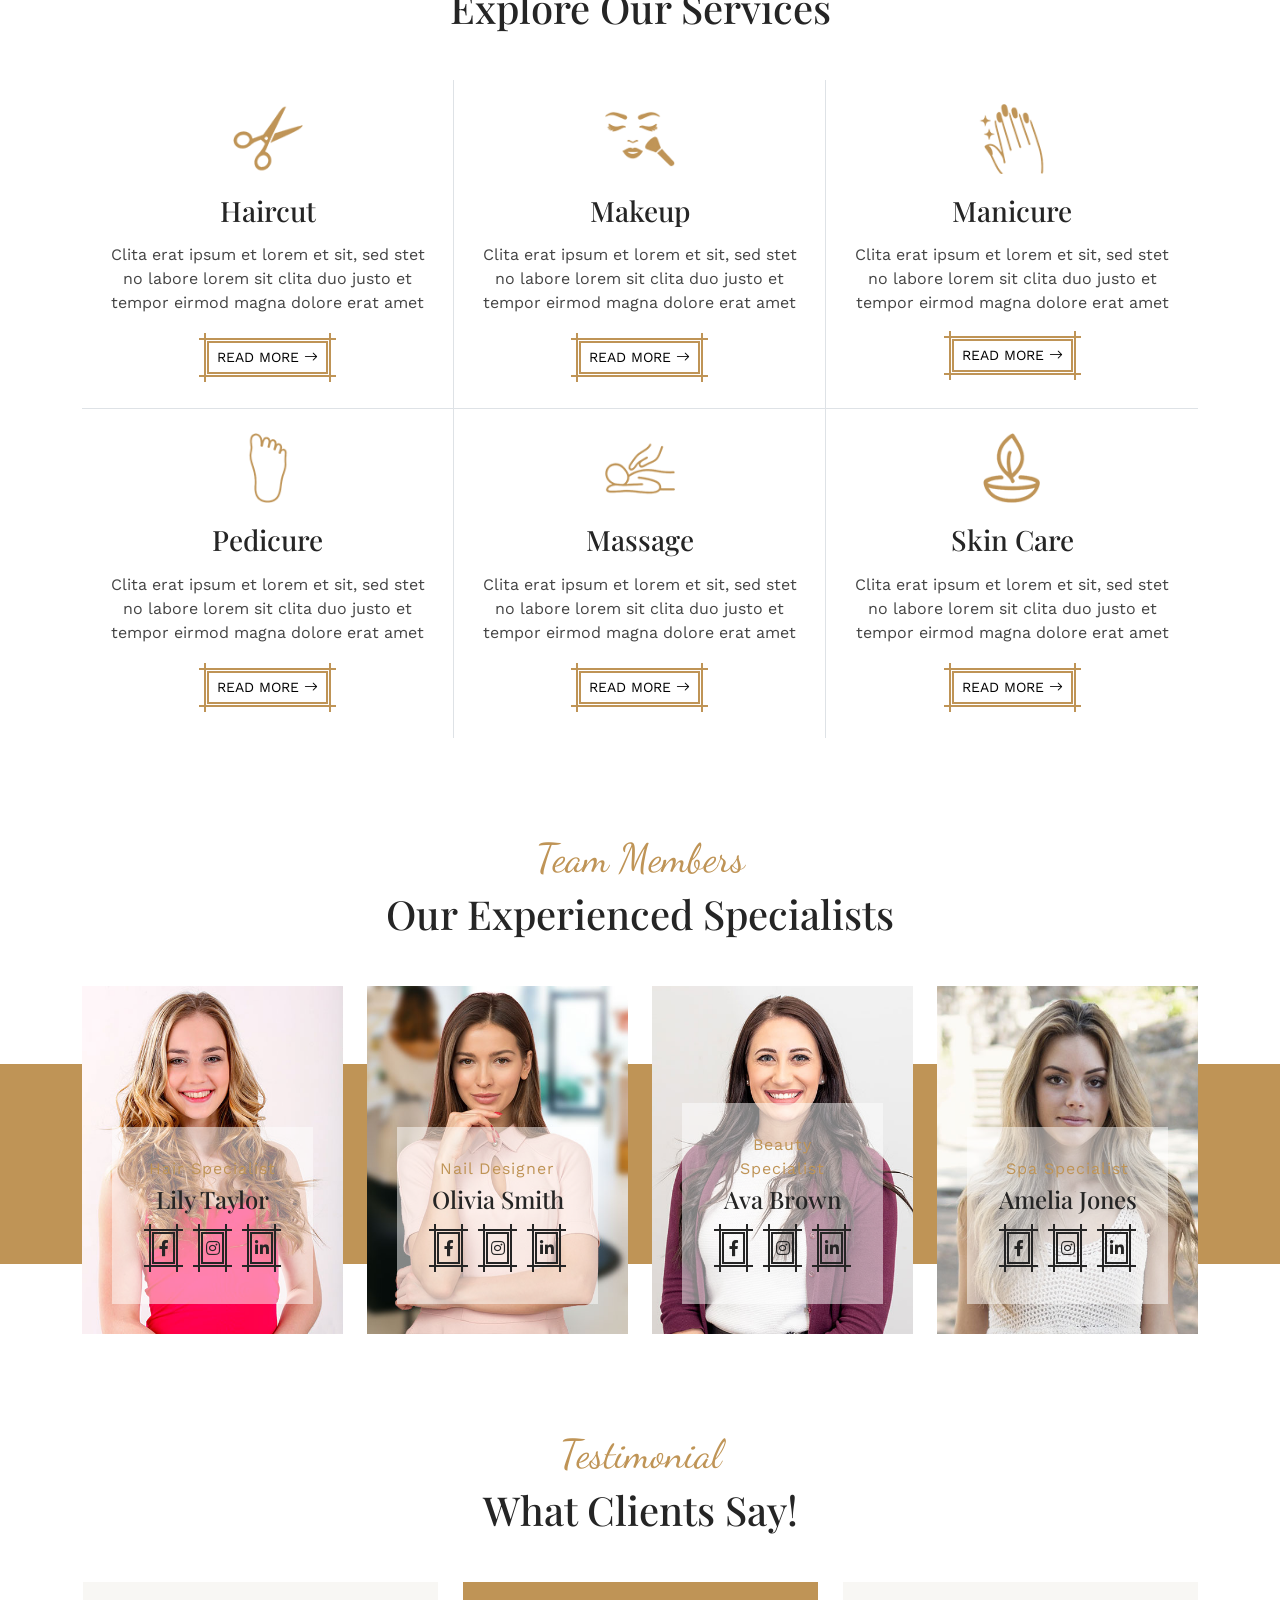
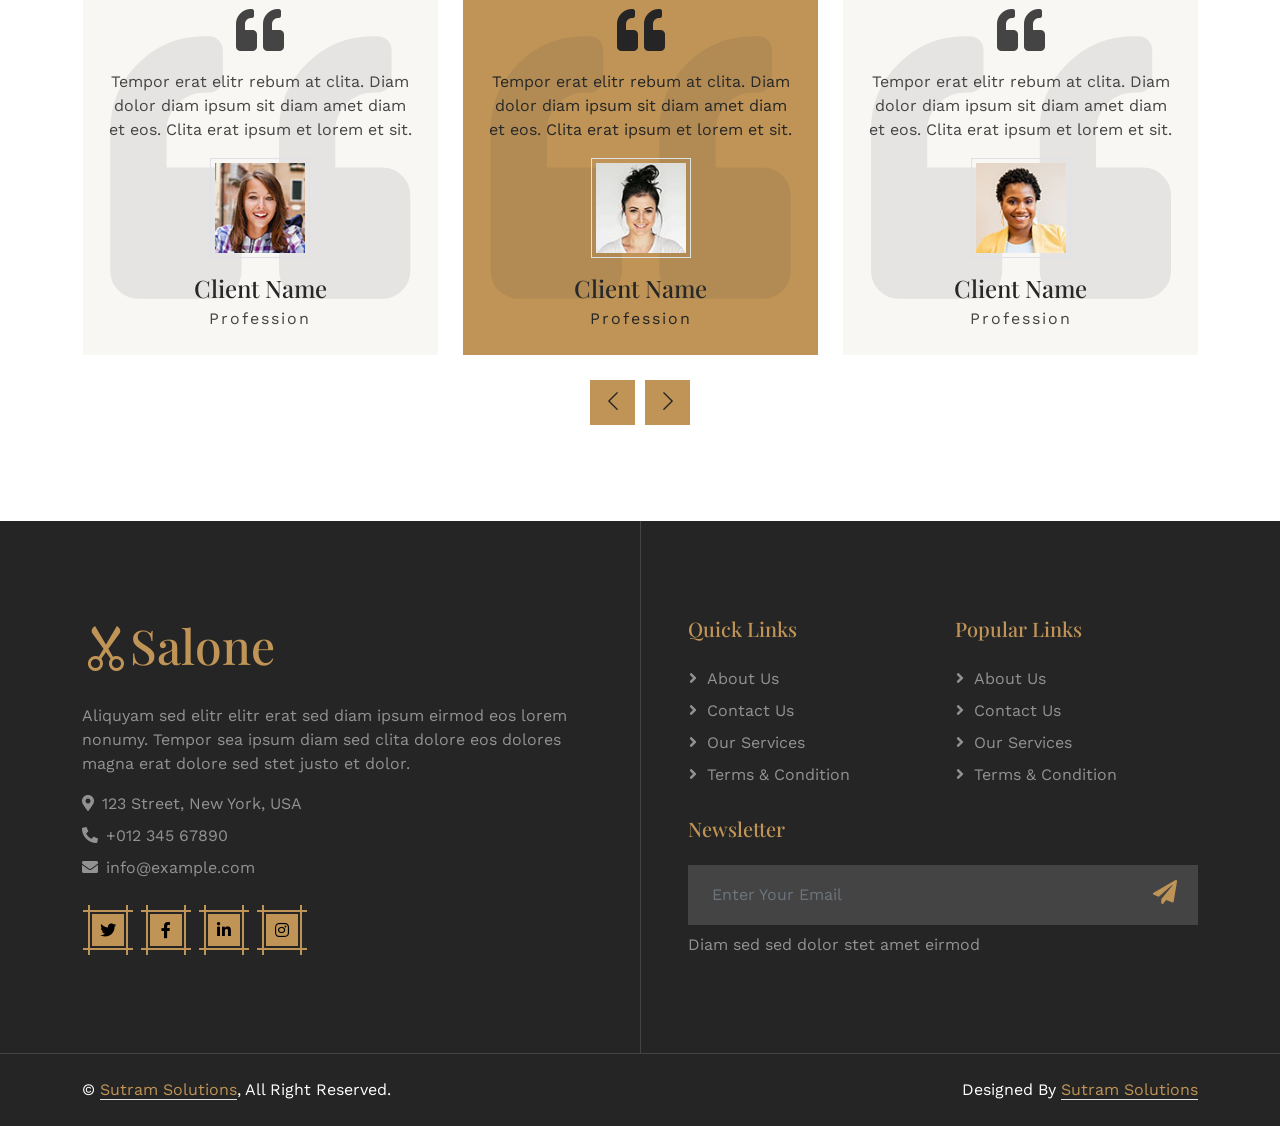
==== commit ede2b3e6: "Inital Commit" ====
--- a/index.html
+++ b/index.html
@@ -69,7 +69,7 @@
                     </div>
                     <a href="contact.html" class="nav-item nav-link">Contact</a>
                 </div>
-                <a class="btn btn-sm btn-primary" href="https://htmlcodex.com/downloading/?item=3597">Buy Pro Version</a>
+                <a class="btn btn-sm btn-primary" href="http://sutramsolutions.in/">Contact Us</a>
             </div>
         </nav>
     </div>
@@ -349,28 +349,32 @@
             <div class="owl-carousel testimonial-carousel wow fadeIn" data-wow-delay="0.3s">
                 <div class="text-center bg-light p-4">
                     <i class="fa fa-quote-left fa-3x mb-3"></i>
-                    <p>Tempor erat elitr rebum at clita. Diam dolor diam ipsum sit diam amet diam et eos. Clita erat ipsum et lorem et sit.</p>
+                    <p>Tempor erat elitr rebum at clita. Diam dolor diam ipsum sit diam amet diam et eos. Clita erat
+                        ipsum et lorem et sit.</p>
                     <img class="img-fluid mx-auto border p-1 mb-3" src="img/testimonial-1.jpg" alt="">
                     <h4 class="mb-1">Client Name</h4>
                     <span>Profession</span>
                 </div>
                 <div class="text-center bg-light p-4">
                     <i class="fa fa-quote-left fa-3x mb-3"></i>
-                    <p>Tempor erat elitr rebum at clita. Diam dolor diam ipsum sit diam amet diam et eos. Clita erat ipsum et lorem et sit.</p>
+                    <p>Tempor erat elitr rebum at clita. Diam dolor diam ipsum sit diam amet diam et eos. Clita erat
+                        ipsum et lorem et sit.</p>
                     <img class="img-fluid mx-auto border p-1 mb-3" src="img/testimonial-2.jpg" alt="">
                     <h4 class="mb-1">Client Name</h4>
                     <span>Profession</span>
                 </div>
                 <div class="text-center bg-light p-4">
                     <i class="fa fa-quote-left fa-3x mb-3"></i>
-                    <p>Tempor erat elitr rebum at clita. Diam dolor diam ipsum sit diam amet diam et eos. Clita erat ipsum et lorem et sit.</p>
+                    <p>Tempor erat elitr rebum at clita. Diam dolor diam ipsum sit diam amet diam et eos. Clita erat
+                        ipsum et lorem et sit.</p>
                     <img class="img-fluid mx-auto border p-1 mb-3" src="img/testimonial-3.jpg" alt="">
                     <h4 class="mb-1">Client Name</h4>
                     <span>Profession</span>
                 </div>
                 <div class="text-center bg-light p-4">
                     <i class="fa fa-quote-left fa-3x mb-3"></i>
-                    <p>Tempor erat elitr rebum at clita. Diam dolor diam ipsum sit diam amet diam et eos. Clita erat ipsum et lorem et sit.</p>
+                    <p>Tempor erat elitr rebum at clita. Diam dolor diam ipsum sit diam amet diam et eos. Clita erat
+                        ipsum et lorem et sit.</p>
                     <img class="img-fluid mx-auto border p-1 mb-3" src="img/testimonial-4.jpg" alt="">
                     <h4 class="mb-1">Client Name</h4>
                     <span>Profession</span>
@@ -382,14 +386,16 @@
 
 
     <!-- Footer Start -->
-    <div class="container-fluid footer position-relative bg-dark text-white-50 py-5 mt-5 wow fadeIn" data-wow-delay="0.2s">
+    <div class="container-fluid footer position-relative bg-dark text-white-50 py-5 mt-5 wow fadeIn"
+        data-wow-delay="0.2s">
         <div class="container py-5">
             <div class="row g-5">
                 <div class="col-lg-6 pe-lg-5">
                     <a href="index.html" class="navbar-brand">
                         <h1 class="display-5 text-primary mb-0"><i class="bi bi-scissors"></i>Salone</h1>
                     </a>
-                    <p>Aliquyam sed elitr elitr erat sed diam ipsum eirmod eos lorem nonumy. Tempor sea ipsum diam  sed clita dolore eos dolores magna erat dolore sed stet justo et dolor.</p>
+                    <p>Aliquyam sed elitr elitr erat sed diam ipsum eirmod eos lorem nonumy. Tempor sea ipsum diam sed
+                        clita dolore eos dolores magna erat dolore sed stet justo et dolor.</p>
                     <p class="mb-2"><i class="fa fa-map-marker-alt me-2"></i>123 Street, New York, USA</p>
                     <p class="mb-2"><i class="fa fa-phone-alt me-2"></i>+012 345 67890</p>
                     <p><i class="fa fa-envelope me-2"></i>info@example.com</p>
@@ -439,13 +445,14 @@
         <div class="container">
             <div class="row">
                 <div class="col-md-6 text-center text-md-start mb-3 mb-md-0">
-                    &copy; <a class="border-bottom" href="#">Your Site Name</a>, All Right Reserved.
+                    &copy; <a class="border-bottom" href="http://sutramsolutions.in">Sutram Solutions</a>, All Right
+                    Reserved.
                 </div>
                 <div class="col-md-6 text-center text-md-end">
 
                     <!--/*** The author’s attribution link must remain intact in the template. ***/-->
                     <!--/*** If you wish to remove this credit link, please purchase the Pro Version . ***/-->
-                    Designed By <a class="border-bottom" href="https://htmlcodex.com">HTML Codex</a>
+                    Designed By <a class="border-bottom" href="https://htmlcodex.com">Sutram Solutions</a>
                 </div>
             </div>
         </div>
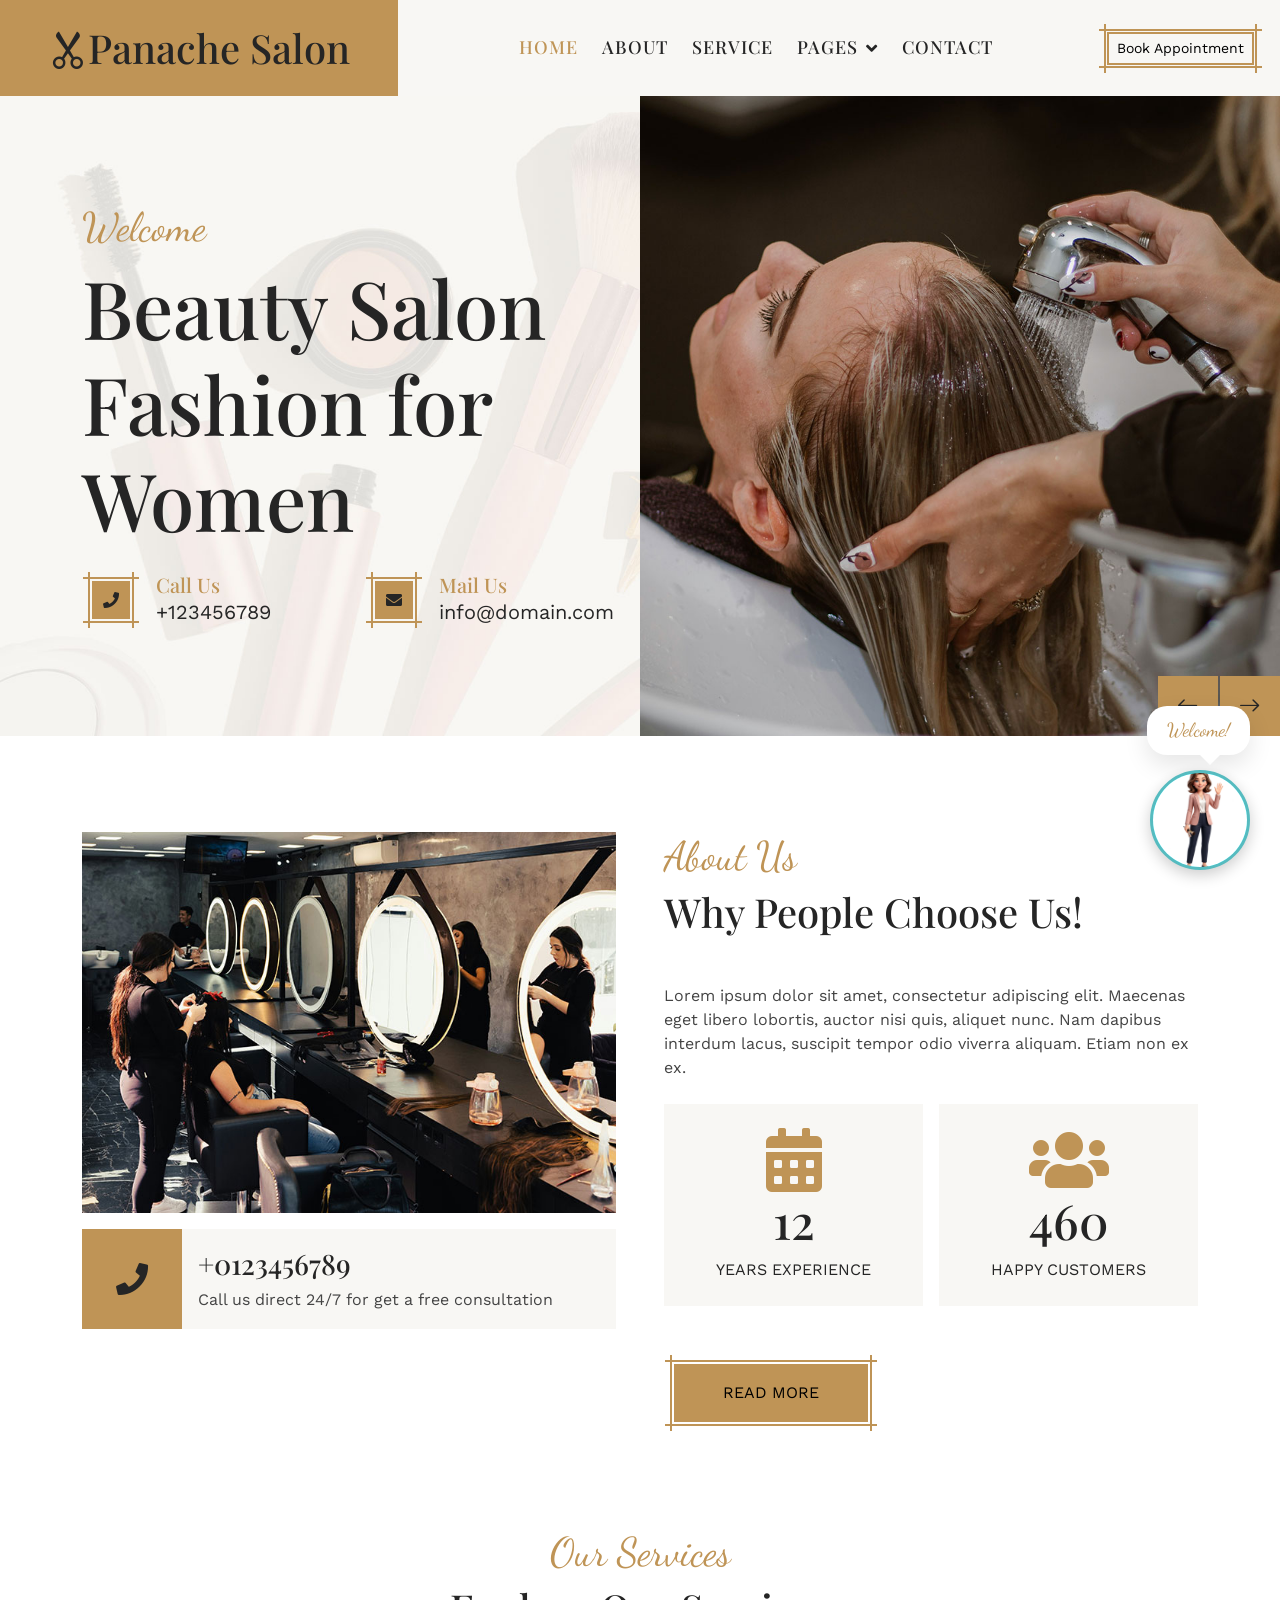
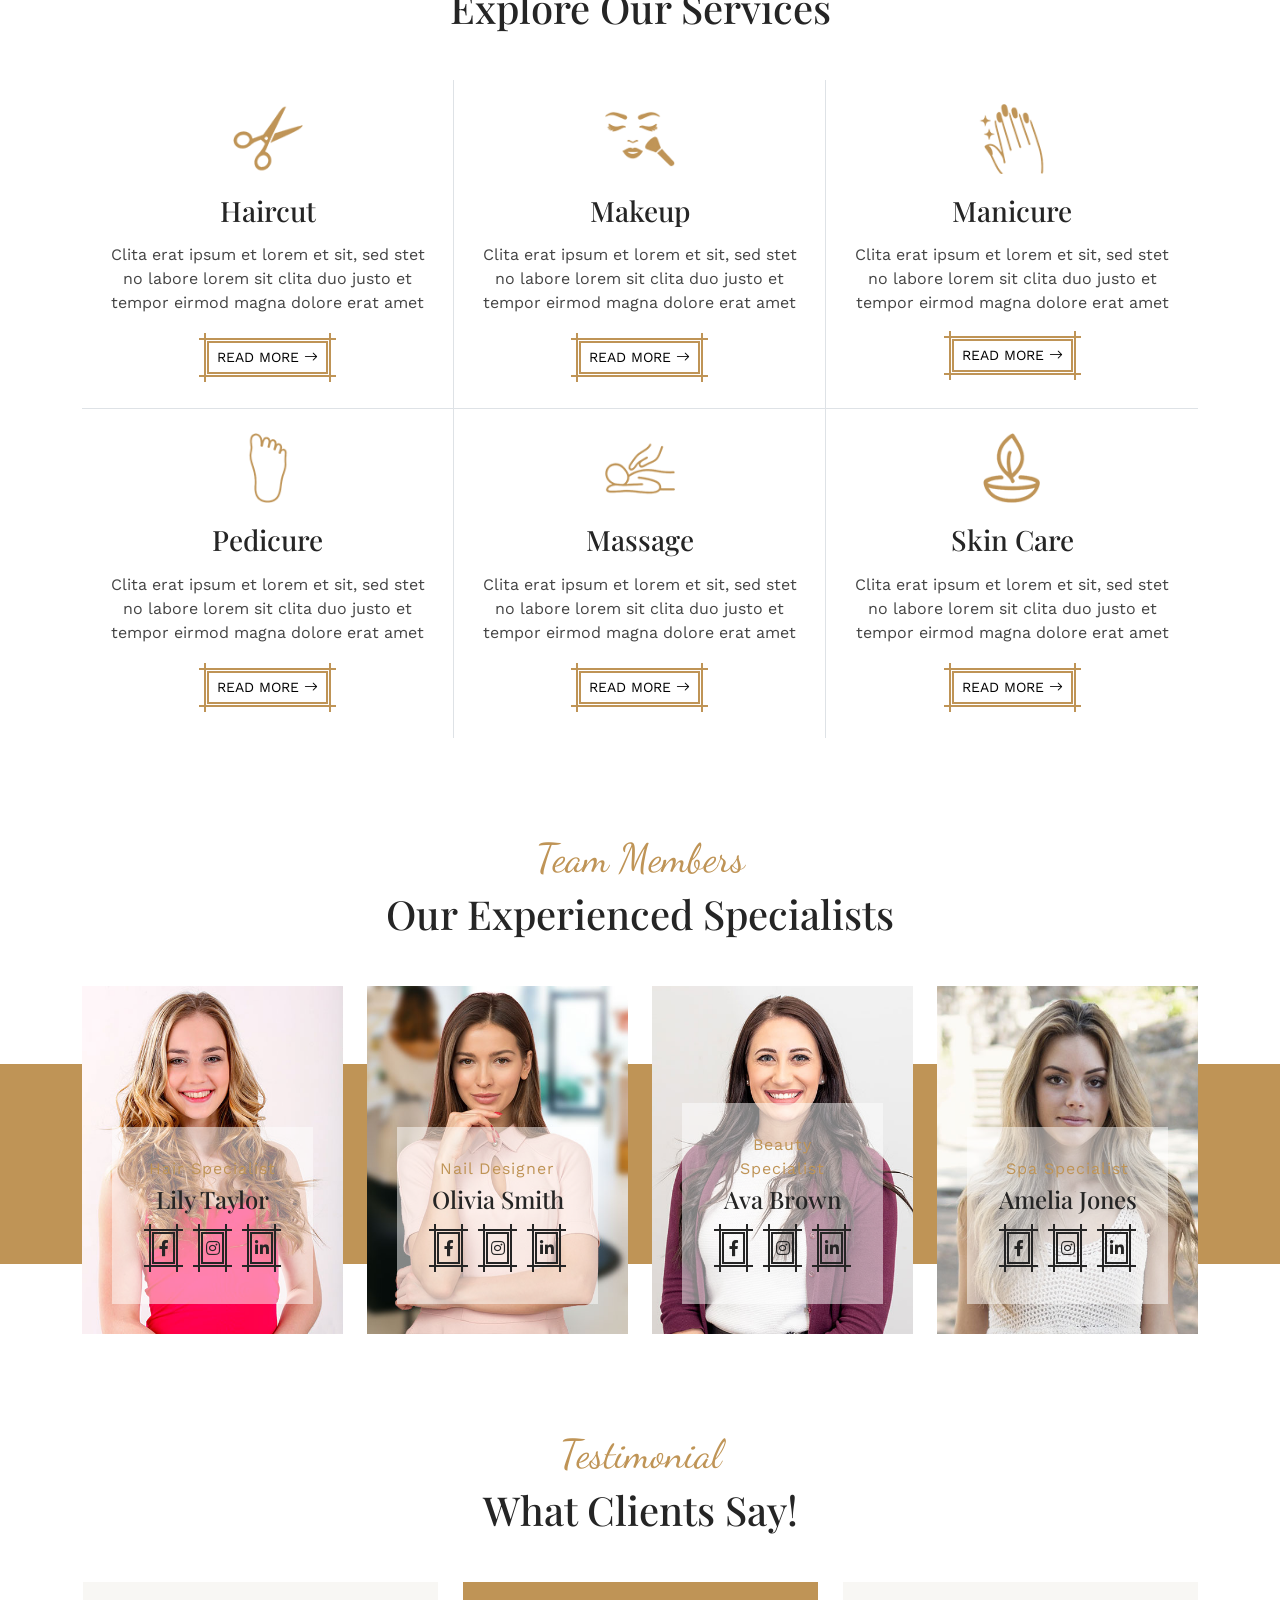
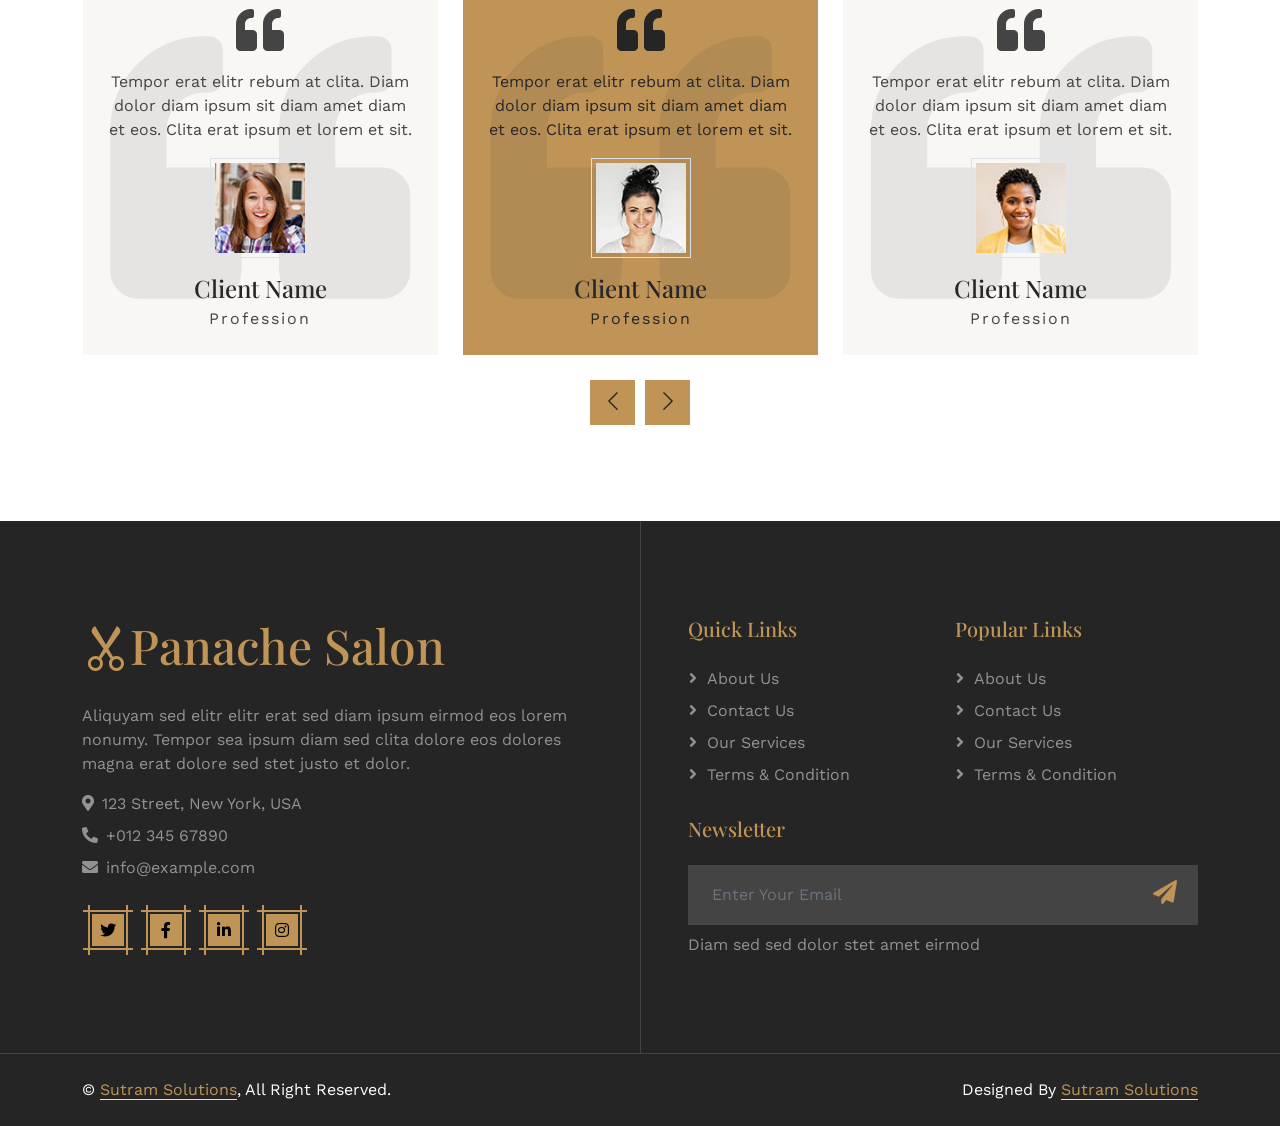
==== commit da93dc0a: "3rd revision" ====
--- a/index.html
+++ b/index.html
@@ -3,7 +3,7 @@
 
 <head>
     <meta charset="utf-8">
-    <title>Salone - Beauty Salon Website Template</title>
+    <title>Panache Salon - Beauty Salon Website Template</title>
     <meta content="width=device-width, initial-scale=1.0" name="viewport">
     <meta content="" name="keywords">
     <meta content="" name="description">
@@ -31,6 +31,9 @@
 
     <!-- Template Stylesheet -->
     <link href="css/style.css" rel="stylesheet">
+
+    <!-- Mascot Stylesheet -->
+    <link href="css/mascot.css" rel="stylesheet">
 </head>
 
 <body>
@@ -48,7 +51,7 @@
     <div class="container-fluid bg-light sticky-top p-0">
         <nav class="navbar navbar-expand-lg navbar-light p-0">
             <a href="index.html" class="navbar-brand bg-primary py-4 px-5 me-0">
-                <h1 class="mb-0"><i class="bi bi-scissors"></i>Salone</h1>
+                <h1 class="mb-0"><i class="bi bi-scissors"></i>Panache Salon</h1>
             </a>
             <button type="button" class="navbar-toggler me-4" data-bs-toggle="collapse"
                 data-bs-target="#navbarCollapse">
@@ -69,7 +72,9 @@
                     </div>
                     <a href="contact.html" class="nav-item nav-link">Contact</a>
                 </div>
-                <a class="btn btn-sm btn-primary" href="http://sutramsolutions.in/">Contact Us</a>
+                <a class="btn btn-sm btn-primary"
+                    href="https://docs.google.com/forms/d/e/1FAIpQLSclDF9rdahbYHU4E2IPDVMysiGjUnQSDPDy-Pu1XlWl5yFgeA/viewform?usp=sharing&ouid=105010883578271493527">
+                    Book Appointment</a>
             </div>
         </nav>
     </div>
@@ -392,7 +397,7 @@
             <div class="row g-5">
                 <div class="col-lg-6 pe-lg-5">
                     <a href="index.html" class="navbar-brand">
-                        <h1 class="display-5 text-primary mb-0"><i class="bi bi-scissors"></i>Salone</h1>
+                        <h1 class="display-5 text-primary mb-0"><i class="bi bi-scissors"></i>Panache Salon</h1>
                     </a>
                     <p>Aliquyam sed elitr elitr erat sed diam ipsum eirmod eos lorem nonumy. Tempor sea ipsum diam sed
                         clita dolore eos dolores magna erat dolore sed stet justo et dolor.</p>
@@ -475,6 +480,31 @@
 
     <!-- Template Javascript -->
     <script src="js/main.js"></script>
+
+    <!-- Mascot Javascript -->
+    <script src="js/mascot.js"></script>
+
+    <!-- Mascot Structure -->
+    <div class="mascot-container">
+        <div class="speech-bubble">Welcome!</div>
+        <div class="mascot-img-wrapper">
+            <img src="img/mascot.png" alt="Mascot">
+        </div>
+        <div class="mascot-menu">
+            <h5>How can I help?</h5>
+            <ul class="mascot-menu-list">
+                <li><a
+                        href="https://docs.google.com/forms/d/e/1FAIpQLSclDF9rdahbYHU4E2IPDVMysiGjUnQSDPDy-Pu1XlWl5yFgeA/viewform?usp=sharing&ouid=105010883578271493527"><i
+                            class="fas fa-calendar-check"></i>Quick Booking</a></li>
+                <li><a href="service.html"><i class="fas fa-scissors"></i>Our Services</a></li>
+                <li><a href="team.html"><i class="fas fa-users"></i>Meet Our Team</a></li>
+                <li><a href="testimonial.html"><i class="fas fa-star"></i>Client Reviews</a></li>
+                <li><a
+                        href="https://docs.google.com/forms/d/e/1FAIpQLSclDF9rdahbYHU4E2IPDVMysiGjUnQSDPDy-Pu1XlWl5yFgeA/viewform?usp=sharing&ouid=105010883578271493527"><i
+                            class="fas fa-envelope"></i>Contact Us</a></li>
+            </ul>
+        </div>
+    </div>
 </body>
 
 </html>
--- a/css/mascot.css
+++ b/css/mascot.css
@@ -0,0 +1,179 @@
+/* Mascot Styles */
+.mascot-container {
+    position: fixed;
+    right: 30px;
+    bottom: 30px;
+    z-index: 1000;
+    display: flex;
+    flex-direction: column;
+    align-items: flex-end;
+    pointer-events: none;
+}
+
+.mascot-container * {
+    pointer-events: auto;
+}
+
+.mascot-img-wrapper {
+    width: 100px;
+    height: 100px;
+    cursor: pointer;
+    transition: transform 0.3s cubic-bezier(0.175, 0.885, 0.32, 1.275);
+    animation: float 3s ease-in-out infinite;
+    position: relative;
+    border-radius: 50%;
+    overflow: hidden;
+    border: 3px solid #56bbbf;
+    background: #0edeec;
+    box-shadow: 0 5px 15px rgba(0, 0, 0, 0.2);
+}
+
+.mascot-img-wrapper:hover {
+    transform: scale(1.1);
+}
+
+.mascot-img-wrapper img {
+    width: 120%;
+    height: 120%;
+    object-fit: cover;
+    object-position: center;
+    margin-left: -10%;
+    margin-top: -10%;
+}
+
+.speech-bubble {
+    background: #fff;
+    border-radius: 20px;
+    padding: 10px 20px;
+    margin-bottom: 15px;
+    box-shadow: 0 10px 25px rgba(0, 0, 0, 0.1);
+    font-family: 'Dancing Script', cursive;
+    font-size: 1.2rem;
+    color: var(--bs-primary);
+    position: relative;
+    animation: fadeInOut 5s ease-in-out infinite;
+}
+
+.speech-bubble::after {
+    content: '';
+    position: absolute;
+    bottom: -10px;
+    right: 30px;
+    border-width: 10px 10px 0;
+    border-style: solid;
+    border-color: #fff transparent transparent;
+}
+
+.mascot-menu {
+    position: absolute;
+    bottom: 120px;
+    right: 0;
+    width: 250px;
+    background: rgba(255, 255, 255, 0.8);
+    backdrop-filter: blur(10px);
+    border: 1px solid rgba(255, 255, 255, 0.3);
+    border-radius: 20px;
+    box-shadow: 0 15px 35px rgba(0, 0, 0, 0.2);
+    padding: 20px;
+    transform: translateY(20px) scale(0.9);
+    opacity: 0;
+    visibility: hidden;
+    transition: all 0.4s cubic-bezier(0.175, 0.885, 0.32, 1.275);
+    z-index: 1001;
+}
+
+.mascot-menu.active {
+    transform: translateY(0) scale(1);
+    opacity: 1;
+    visibility: visible;
+}
+
+.mascot-menu h5 {
+    font-family: 'Playfair Display', serif;
+    color: var(--bs-dark);
+    margin-bottom: 15px;
+    border-bottom: 2px solid var(--bs-primary);
+    padding-bottom: 10px;
+}
+
+.mascot-menu-list {
+    list-style: none;
+    padding: 0;
+    margin: 0;
+}
+
+.mascot-menu-list li {
+    margin-bottom: 10px;
+}
+
+.mascot-menu-list li a {
+    display: flex;
+    align-items: center;
+    padding: 10px 15px;
+    border-radius: 12px;
+    color: var(--bs-dark);
+    text-decoration: none;
+    transition: all 0.3s ease;
+    background: rgba(255, 255, 255, 0.5);
+}
+
+.mascot-menu-list li a i {
+    margin-right: 12px;
+    color: var(--bs-primary);
+    font-size: 1.1rem;
+}
+
+.mascot-menu-list li a:hover {
+    background: var(--bs-primary);
+    color: #fff;
+    transform: translateX(-5px);
+}
+
+.mascot-menu-list li a:hover i {
+    color: #fff;
+}
+
+@keyframes float {
+
+    0%,
+    100% {
+        transform: translateY(0);
+    }
+
+    50% {
+        transform: translateY(-10px);
+    }
+}
+
+@keyframes fadeInOut {
+
+    0%,
+    100% {
+        opacity: 0;
+        transform: translateY(10px);
+    }
+
+    10%,
+    90% {
+        opacity: 1;
+        transform: translateY(0);
+    }
+}
+
+/* Responsive adjustments */
+@media (max-width: 576px) {
+    .mascot-container {
+        right: 15px;
+        bottom: 15px;
+    }
+
+    .mascot-img-wrapper {
+        width: 80px;
+        height: 80px;
+    }
+
+    .mascot-menu {
+        width: 200px;
+        bottom: 100px;
+    }
+}
